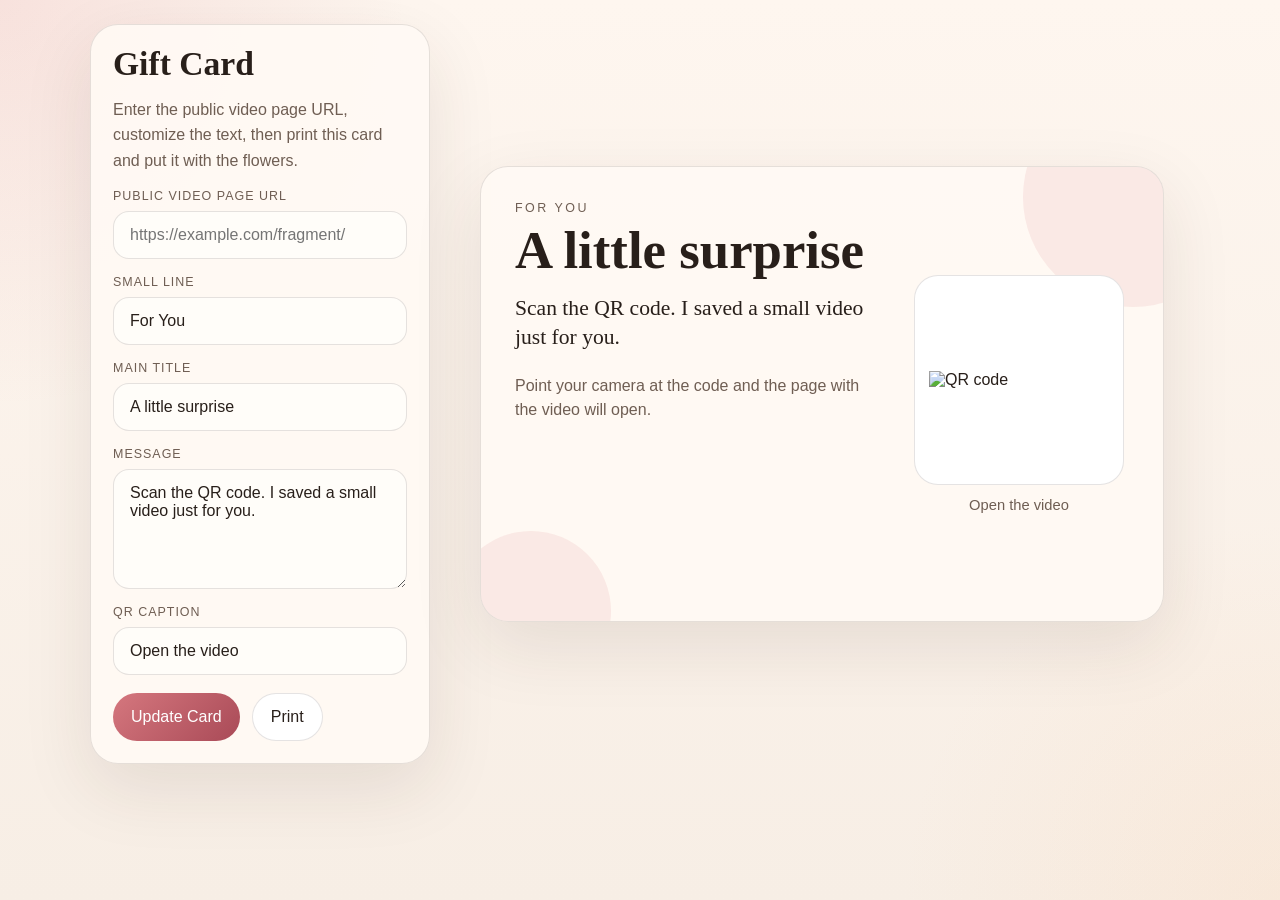
==== card.html @ 211df9e7 "Publish video card site" ====
<!doctype html>
<html lang="ru">
  <head>
    <meta charset="UTF-8" />
    <meta name="viewport" content="width=device-width, initial-scale=1.0" />
    <title>Flower Card QR</title>
    <style>
      :root {
        --paper: #fffaf4;
        --ink: #281f1a;
        --muted: #6f5e53;
        --rose: #d5777e;
        --rose-deep: #a94a57;
        --line: rgba(40, 31, 26, 0.12);
      }

      * {
        box-sizing: border-box;
      }

      body {
        margin: 0;
        min-height: 100vh;
        padding: 24px;
        font-family: "Avenir Next", "Segoe UI", sans-serif;
        color: var(--ink);
        background:
          radial-gradient(circle at top left, rgba(213, 119, 126, 0.16), transparent 26%),
          radial-gradient(circle at bottom right, rgba(250, 211, 177, 0.22), transparent 24%),
          linear-gradient(180deg, #fef6ef 0%, #f7eee5 100%);
      }

      .layout {
        width: min(1100px, 100%);
        margin: 0 auto;
        display: grid;
        grid-template-columns: 340px 1fr;
        gap: 24px;
      }

      .panel,
      .card {
        border-radius: 28px;
        border: 1px solid var(--line);
        background: rgba(255, 250, 244, 0.9);
        box-shadow: 0 24px 70px rgba(55, 35, 28, 0.1);
      }

      .panel {
        padding: 22px;
      }

      .panel h1,
      .card h2,
      .message {
        font-family: "Georgia", "Times New Roman", serif;
      }

      .panel h1 {
        margin: 0;
        font-size: 2.1rem;
        line-height: 1;
      }

      .panel p {
        color: var(--muted);
        line-height: 1.6;
      }

      .field {
        display: grid;
        gap: 8px;
        margin-top: 16px;
      }

      .field span {
        font-size: 0.78rem;
        letter-spacing: 0.08em;
        text-transform: uppercase;
        color: var(--muted);
      }

      input,
      textarea {
        width: 100%;
        border: 1px solid var(--line);
        border-radius: 16px;
        background: #fffdf9;
        padding: 14px 16px;
        font: inherit;
        color: var(--ink);
      }

      textarea {
        min-height: 120px;
        resize: vertical;
      }

      .actions {
        display: flex;
        gap: 12px;
        margin-top: 18px;
      }

      button {
        border: 0;
        border-radius: 999px;
        padding: 14px 18px;
        font: inherit;
        cursor: pointer;
      }

      .primary {
        background: linear-gradient(135deg, var(--rose) 0%, var(--rose-deep) 100%);
        color: #fff;
      }

      .secondary {
        background: #fff;
        color: var(--ink);
        border: 1px solid var(--line);
      }

      .card-wrap {
        display: flex;
        align-items: center;
        justify-content: center;
        padding: 26px;
      }

      .card {
        width: 100%;
        max-width: 700px;
        aspect-ratio: 1.5 / 1;
        padding: 34px;
        display: grid;
        grid-template-columns: 1.1fr 220px;
        gap: 24px;
        position: relative;
        overflow: hidden;
      }

      .card::before,
      .card::after {
        content: "";
        position: absolute;
        border-radius: 999px;
        background: rgba(213, 119, 126, 0.12);
      }

      .card::before {
        width: 220px;
        height: 220px;
        top: -80px;
        right: -80px;
      }

      .card::after {
        width: 160px;
        height: 160px;
        bottom: -70px;
        left: -30px;
      }

      .eyebrow {
        margin: 0;
        font-size: 0.78rem;
        letter-spacing: 0.2em;
        text-transform: uppercase;
        color: var(--muted);
      }

      .title {
        margin: 10px 0 0;
        font-size: clamp(2rem, 5vw, 3.3rem);
        line-height: 0.96;
      }

      .message {
        margin-top: 18px;
        font-size: 1.35rem;
        line-height: 1.35;
      }

      .caption {
        margin-top: 16px;
        color: var(--muted);
        line-height: 1.5;
      }

      .qr-block {
        position: relative;
        z-index: 1;
        display: grid;
        align-content: center;
        justify-items: center;
        gap: 12px;
      }

      .qr-box {
        width: 100%;
        max-width: 210px;
        aspect-ratio: 1;
        border-radius: 24px;
        background: #fff;
        border: 1px solid var(--line);
        display: grid;
        place-items: center;
        padding: 14px;
      }

      .qr-box img {
        display: block;
        width: 100%;
        height: auto;
      }

      .qr-note {
        text-align: center;
        font-size: 0.92rem;
        color: var(--muted);
      }

      @media (max-width: 860px) {
        .layout {
          grid-template-columns: 1fr;
        }

        .card {
          aspect-ratio: auto;
          grid-template-columns: 1fr;
        }

        .qr-block {
          justify-items: start;
        }

        .qr-note {
          text-align: left;
        }
      }

      @media print {
        body {
          background: #fff;
          padding: 0;
        }

        .panel {
          display: none;
        }

        .layout {
          display: block;
          width: auto;
        }

        .card-wrap {
          padding: 0;
        }

        .card {
          width: 148mm;
          height: 105mm;
          max-width: none;
          box-shadow: none;
          border-radius: 0;
          border: 1px solid #ddd;
          break-inside: avoid;
        }
      }
    </style>
  </head>
  <body>
    <main class="layout">
      <section class="panel">
        <h1>Gift Card</h1>
        <p>
          Enter the public video page URL, customize the text, then print this
          card and put it with the flowers.
        </p>

        <label class="field">
          <span>Public video page URL</span>
          <input id="target-url" type="url" placeholder="https://example.com/fragment/" />
        </label>

        <label class="field">
          <span>Small line</span>
          <input id="eyebrow-input" type="text" value="For You" />
        </label>

        <label class="field">
          <span>Main title</span>
          <input id="title-input" type="text" value="A little surprise" />
        </label>

        <label class="field">
          <span>Message</span>
          <textarea id="message-input">Scan the QR code. I saved a small video just for you.</textarea>
        </label>

        <label class="field">
          <span>QR caption</span>
          <input id="caption-input" type="text" value="Open the video" />
        </label>

        <div class="actions">
          <button id="update-card" class="primary" type="button">Update Card</button>
          <button id="print-card" class="secondary" type="button">Print</button>
        </div>
      </section>

      <section class="card-wrap">
        <article class="card">
          <div>
            <p id="eyebrow" class="eyebrow">For You</p>
            <h2 id="title" class="title">A little surprise</h2>
            <p id="message" class="message">
              Scan the QR code. I saved a small video just for you.
            </p>
            <p class="caption">
              Point your camera at the code and the page with the video will open.
            </p>
          </div>

          <div class="qr-block">
            <div class="qr-box">
              <img id="qr-image" alt="QR code" />
            </div>
            <div id="qr-note" class="qr-note">Open the video</div>
          </div>
        </article>
      </section>
    </main>

    <script>
      const targetInput = document.getElementById("target-url");
      const eyebrowInput = document.getElementById("eyebrow-input");
      const titleInput = document.getElementById("title-input");
      const messageInput = document.getElementById("message-input");
      const captionInput = document.getElementById("caption-input");

      const eyebrow = document.getElementById("eyebrow");
      const title = document.getElementById("title");
      const message = document.getElementById("message");
      const qrNote = document.getElementById("qr-note");
      const qrImage = document.getElementById("qr-image");

      function qrUrl(value) {
        const query = new URLSearchParams({
          size: "640x640",
          data: value,
          format: "png",
          margin: "16",
        });
        return `https://api.qrserver.com/v1/create-qr-code/?${query.toString()}`;
      }

      function updateCard() {
        const value = targetInput.value.trim();
        eyebrow.textContent = eyebrowInput.value.trim() || "For You";
        title.textContent = titleInput.value.trim() || "A little surprise";
        message.textContent =
          messageInput.value.trim() ||
          "Scan the QR code. I saved a small video just for you.";
        qrNote.textContent = captionInput.value.trim() || "Open the video";

        if (value) {
          qrImage.src = qrUrl(value);
          qrImage.hidden = false;
        } else {
          qrImage.removeAttribute("src");
          qrImage.hidden = true;
        }
      }

      document.getElementById("update-card").addEventListener("click", updateCard);
      document.getElementById("print-card").addEventListener("click", () => window.print());

      updateCard();
    </script>
  </body>
</html>
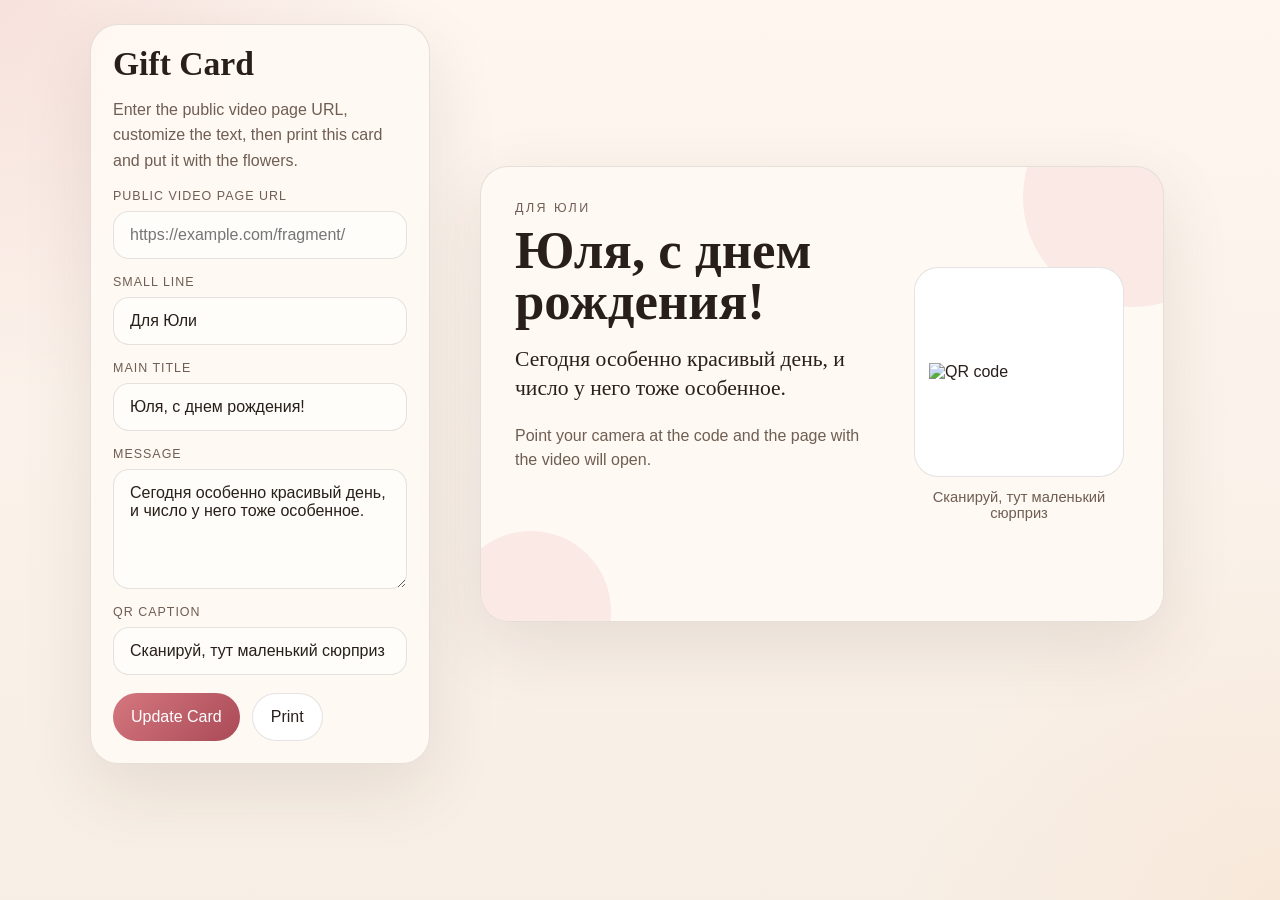
==== commit 590305fa: "Set final birthday card text" ====
--- a/card.html
+++ b/card.html
@@ -287,22 +287,22 @@
 
         <label class="field">
           <span>Small line</span>
-          <input id="eyebrow-input" type="text" value="For You" />
+          <input id="eyebrow-input" type="text" value="Для Юли" />
         </label>
 
         <label class="field">
           <span>Main title</span>
-          <input id="title-input" type="text" value="A little surprise" />
+          <input id="title-input" type="text" value="Юля, с днем рождения!" />
         </label>
 
         <label class="field">
           <span>Message</span>
-          <textarea id="message-input">Scan the QR code. I saved a small video just for you.</textarea>
+          <textarea id="message-input">Сегодня особенно красивый день, и число у него тоже особенное.</textarea>
         </label>
 
         <label class="field">
           <span>QR caption</span>
-          <input id="caption-input" type="text" value="Open the video" />
+          <input id="caption-input" type="text" value="Сканируй, тут маленький сюрприз" />
         </label>
 
         <div class="actions">
@@ -314,10 +314,10 @@
       <section class="card-wrap">
         <article class="card">
           <div>
-            <p id="eyebrow" class="eyebrow">For You</p>
-            <h2 id="title" class="title">A little surprise</h2>
+            <p id="eyebrow" class="eyebrow">Для Юли</p>
+            <h2 id="title" class="title">Юля, с днем рождения!</h2>
             <p id="message" class="message">
-              Scan the QR code. I saved a small video just for you.
+              Сегодня особенно красивый день, и число у него тоже особенное.
             </p>
             <p class="caption">
               Point your camera at the code and the page with the video will open.
@@ -328,7 +328,7 @@
             <div class="qr-box">
               <img id="qr-image" alt="QR code" />
             </div>
-            <div id="qr-note" class="qr-note">Open the video</div>
+            <div id="qr-note" class="qr-note">Сканируй, тут маленький сюрприз</div>
           </div>
         </article>
       </section>
@@ -359,12 +359,12 @@
 
       function updateCard() {
         const value = targetInput.value.trim();
-        eyebrow.textContent = eyebrowInput.value.trim() || "For You";
-        title.textContent = titleInput.value.trim() || "A little surprise";
+        eyebrow.textContent = eyebrowInput.value.trim() || "Для Юли";
+        title.textContent = titleInput.value.trim() || "Юля, с днем рождения!";
         message.textContent =
           messageInput.value.trim() ||
-          "Scan the QR code. I saved a small video just for you.";
-        qrNote.textContent = captionInput.value.trim() || "Open the video";
+          "Сегодня особенно красивый день, и число у него тоже особенное.";
+        qrNote.textContent = captionInput.value.trim() || "Сканируй, тут маленький сюрприз";
 
         if (value) {
           qrImage.src = qrUrl(value);
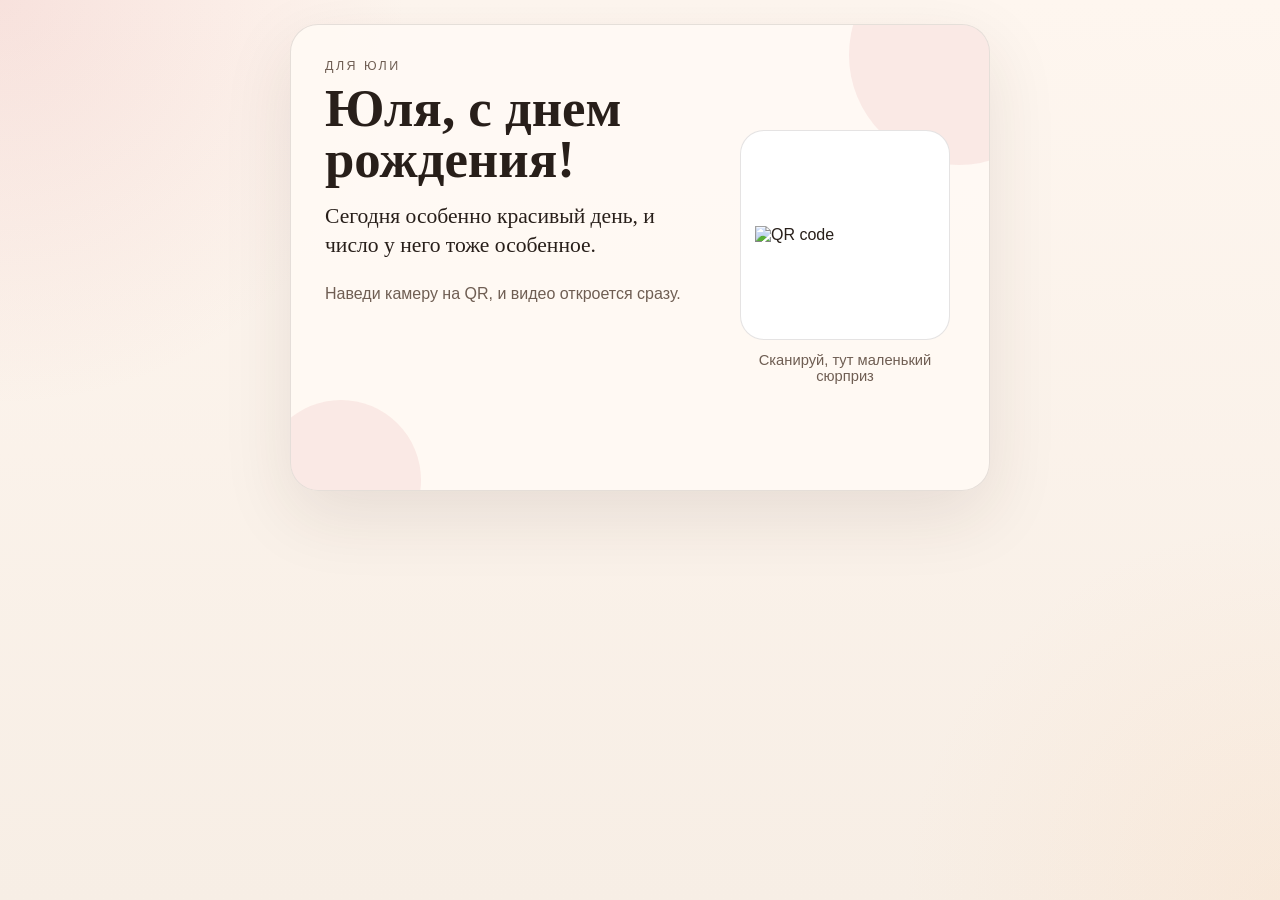
==== commit 95120ed6: "Hide editor on public card" ====
--- a/card.html
+++ b/card.html
@@ -33,6 +33,10 @@
       .layout {
         width: min(1100px, 100%);
         margin: 0 auto;
+        display: block;
+      }
+
+      body.edit-mode .layout {
         display: grid;
         grid-template-columns: 340px 1fr;
         gap: 24px;
@@ -47,7 +51,12 @@
       }
 
       .panel {
+        display: none;
         padding: 22px;
+      }
+
+      body.edit-mode .panel {
+        display: block;
       }
 
       .panel h1,
@@ -125,7 +134,7 @@
         display: flex;
         align-items: center;
         justify-content: center;
-        padding: 26px;
+        padding: 0;
       }
 
       .card {
@@ -222,7 +231,7 @@
       }
 
       @media (max-width: 860px) {
-        .layout {
+        body.edit-mode .layout {
           grid-template-columns: 1fr;
         }
 
@@ -320,7 +329,7 @@
               Сегодня особенно красивый день, и число у него тоже особенное.
             </p>
             <p class="caption">
-              Point your camera at the code and the page with the video will open.
+              Наведи камеру на QR, и видео откроется сразу.
             </p>
           </div>
 
@@ -335,6 +344,10 @@
     </main>
 
     <script>
+      const params = new URLSearchParams(window.location.search);
+      const editMode = params.get("edit") === "1";
+      const defaultTarget = new URL("./", window.location.href).href;
+
       const targetInput = document.getElementById("target-url");
       const eyebrowInput = document.getElementById("eyebrow-input");
       const titleInput = document.getElementById("title-input");
@@ -346,6 +359,12 @@
       const message = document.getElementById("message");
       const qrNote = document.getElementById("qr-note");
       const qrImage = document.getElementById("qr-image");
+
+      if (editMode) {
+        document.body.classList.add("edit-mode");
+      }
+
+      targetInput.value = defaultTarget;
 
       function qrUrl(value) {
         const query = new URLSearchParams({
@@ -358,7 +377,7 @@
       }
 
       function updateCard() {
-        const value = targetInput.value.trim();
+        const value = targetInput.value.trim() || defaultTarget;
         eyebrow.textContent = eyebrowInput.value.trim() || "Для Юли";
         title.textContent = titleInput.value.trim() || "Юля, с днем рождения!";
         message.textContent =
@@ -366,13 +385,8 @@
           "Сегодня особенно красивый день, и число у него тоже особенное.";
         qrNote.textContent = captionInput.value.trim() || "Сканируй, тут маленький сюрприз";
 
-        if (value) {
-          qrImage.src = qrUrl(value);
-          qrImage.hidden = false;
-        } else {
-          qrImage.removeAttribute("src");
-          qrImage.hidden = true;
-        }
+        qrImage.src = qrUrl(value);
+        qrImage.hidden = false;
       }
 
       document.getElementById("update-card").addEventListener("click", updateCard);
